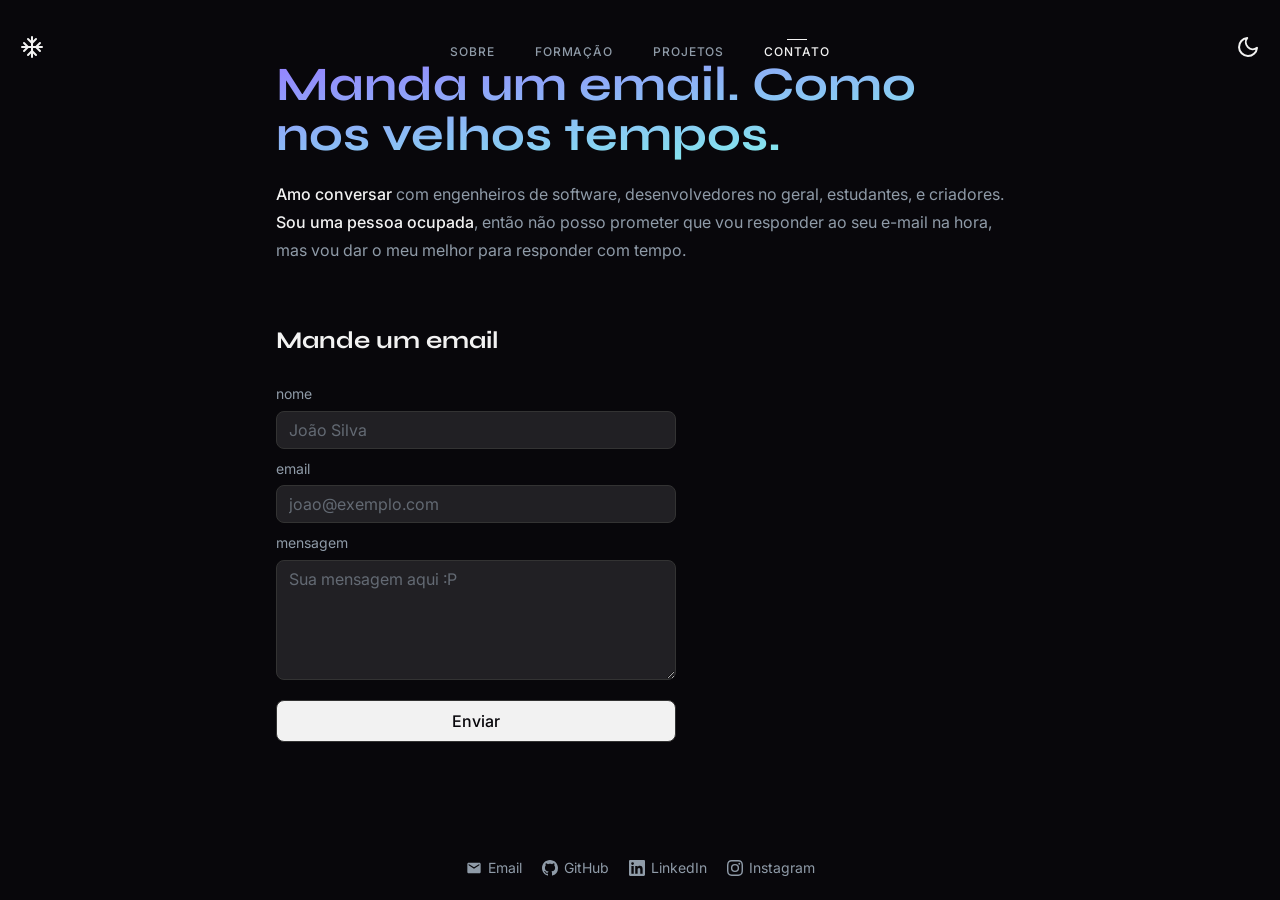
==== contato.html @ 5c856bb3 "feat: complete portfolio — all 5 pages, CSS, JS, README" ====
<!DOCTYPE html>
<html lang="pt-BR">
<head>
  <meta charset="UTF-8" />
  <meta name="viewport" content="width=device-width, initial-scale=1.0" />
  <meta name="description" content="Entre em contato com Gabriel Trzimajewski — engenheiro de software." />
  <title>Contato | Gabriel Trzimajewski</title>
  <link rel="stylesheet" href="css/style.css" />
</head>
<body>

  <!-- ===== Navbar ===== -->
  <header class="navbar" role="banner">
    <a href="index.html" class="navbar__logo" aria-label="Início">
      <svg xmlns="http://www.w3.org/2000/svg" viewBox="0 0 24 24" fill="none" stroke="currentColor" stroke-width="2" stroke-linecap="round" stroke-linejoin="round" aria-hidden="true">
        <line x1="2" y1="12" x2="22" y2="12"/>
        <line x1="12" y1="2" x2="12" y2="22"/>
        <path d="M20 16l-4-4 4-4"/>
        <path d="M4 8l4 4-4 4"/>
        <path d="M16 4l-4 4-4-4"/>
        <path d="M8 20l4-4 4 4"/>
      </svg>
    </a>
    <div class="navbar__actions">
      <button id="burger-btn" class="btn-icon burger" aria-label="Abrir menu" aria-expanded="false" aria-controls="main-nav">
        <svg xmlns="http://www.w3.org/2000/svg" viewBox="0 0 24 24" fill="none" stroke="currentColor" stroke-width="2" stroke-linecap="round" stroke-linejoin="round" aria-hidden="true">
          <line x1="3" y1="6" x2="21" y2="6"/>
          <line x1="3" y1="12" x2="21" y2="12"/>
          <line x1="3" y1="18" x2="21" y2="18"/>
        </svg>
      </button>
      <button id="theme-toggle" class="btn-icon" aria-label="Ativar tema claro">
        <svg xmlns="http://www.w3.org/2000/svg" viewBox="0 0 24 24" fill="none" stroke="currentColor" stroke-width="2" stroke-linecap="round" stroke-linejoin="round" aria-hidden="true">
          <path d="M21 12.79A9 9 0 1111.21 3 7 7 0 0021 12.79z"/>
        </svg>
      </button>
    </div>
    <nav id="main-nav" class="navbar__nav" aria-label="Navegação principal">
      <ul>
        <li><a href="sobre.html">Sobre</a></li>
        <li><a href="formacao.html">Formação</a></li>
        <li><a href="projetos.html">Projetos</a></li>
        <li><a href="contato.html">Contato</a></li>
      </ul>
    </nav>
  </header>

  <!-- ===== Page ===== -->
  <div class="page-wrapper grad-contato">
    <main class="container">
      <h1>Manda um email. Como nos velhos tempos.</h1>

      <p><strong>Amo conversar</strong> com engenheiros de software, desenvolvedores no geral, estudantes, e criadores. <strong>Sou uma pessoa ocupada</strong>, então não posso prometer que vou responder ao seu e-mail na hora, mas vou dar o meu melhor para responder com tempo.</p>

      <h2>Mande um email</h2>

      <!-- Formulário de contato com validação JavaScript -->
      <form id="contact-form" class="contact-form" novalidate>

        <div class="form-group">
          <label for="name">nome</label>
          <input
            type="text"
            id="name"
            name="name"
            placeholder="João Silva"
            autocomplete="name"
          />
          <span id="name-error" class="field-error" role="alert"></span>
        </div>

        <div class="form-group">
          <label for="email">email</label>
          <input
            type="email"
            id="email"
            name="email"
            placeholder="joao@exemplo.com"
            autocomplete="email"
          />
          <span id="email-error" class="field-error" role="alert"></span>
        </div>

        <div class="form-group">
          <label for="message">mensagem</label>
          <textarea
            id="message"
            name="message"
            placeholder="Sua mensagem aqui :P"
          ></textarea>
          <span id="message-error" class="field-error" role="alert"></span>
        </div>

        <button type="submit" class="btn-submit">Enviar</button>
      </form>

      <!-- Mensagem de sucesso (oculta até o envio bem-sucedido) -->
      <div id="form-success" class="form-success" role="status" aria-live="polite">
        Mensagem enviada com sucesso! Obrigado por separar um tempo para escrever.
      </div>
    </main>

    <!-- ===== Footer ===== -->
    <footer>
      <a href="contato.html" class="footer__email" aria-label="Email">
        <svg viewBox="0 0 24 24" aria-hidden="true"><path d="M20 4H4c-1.1 0-2 .9-2 2v12c0 1.1.9 2 2 2h16c1.1 0 2-.9 2-2V6c0-1.1-.9-2-2-2zm0 4l-8 5-8-5V6l8 5 8-5v2z"/></svg>
        <span class="footer__label">Email</span>
      </a>
      <a href="https://github.com/Sn0wye" target="_blank" rel="noreferrer" class="footer__github" aria-label="GitHub">
        <svg viewBox="0 0 24 24" aria-hidden="true"><path d="M12 0C5.37 0 0 5.37 0 12c0 5.31 3.435 9.795 8.205 11.385.6.105.825-.255.825-.57 0-.285-.015-1.23-.015-2.235-3.015.555-3.795-.735-4.035-1.41-.135-.345-.72-1.41-1.23-1.695-.42-.225-1.02-.78-.015-.795.945-.015 1.62.87 1.845 1.23 1.08 1.815 2.805 1.305 3.495.99.105-.78.42-1.305.765-1.605-2.67-.3-5.46-1.335-5.46-5.925 0-1.305.465-2.385 1.23-3.225-.12-.3-.54-1.53.12-3.18 0 0 1.005-.315 3.3 1.23.96-.27 1.98-.405 3-.405s2.04.135 3 .405c2.295-1.56 3.3-1.23 3.3-1.23.66 1.65.24 2.88.12 3.18.765.84 1.23 1.905 1.23 3.225 0 4.605-2.805 5.625-5.475 5.925.435.375.81 1.095.81 2.22 0 1.605-.015 2.895-.015 3.3 0 .315.225.69.825.57A12.02 12.02 0 0024 12c0-6.63-5.37-12-12-12z"/></svg>
        <span class="footer__label">GitHub</span>
      </a>
      <a href="https://linkedin.com/in/trzimajewski" target="_blank" rel="noreferrer" class="footer__linkedin" aria-label="LinkedIn">
        <svg viewBox="0 0 24 24" aria-hidden="true"><path d="M20.447 20.452h-3.554v-5.569c0-1.328-.027-3.037-1.852-3.037-1.853 0-2.136 1.445-2.136 2.939v5.667H9.351V9h3.414v1.561h.046c.477-.9 1.637-1.85 3.37-1.85 3.601 0 4.267 2.37 4.267 5.455v6.286zM5.337 7.433a2.062 2.062 0 01-2.063-2.065 2.064 2.064 0 112.063 2.065zm1.782 13.019H3.555V9h3.564v11.452zM22.225 0H1.771C.792 0 0 .774 0 1.729v20.542C0 23.227.792 24 1.771 24h20.451C23.2 24 24 23.227 24 22.271V1.729C24 .774 23.2 0 22.222 0h.003z"/></svg>
        <span class="footer__label">LinkedIn</span>
      </a>
      <a href="https://instagram.com/gabtrzimajewski" target="_blank" rel="noreferrer" class="footer__instagram" aria-label="Instagram">
        <svg viewBox="0 0 24 24" aria-hidden="true"><path d="M12 2.163c3.204 0 3.584.012 4.85.07 3.252.148 4.771 1.691 4.919 4.919.058 1.265.069 1.645.069 4.849 0 3.205-.012 3.584-.069 4.849-.149 3.225-1.664 4.771-4.919 4.919-1.266.058-1.644.07-4.85.07-3.204 0-3.584-.012-4.849-.07-3.26-.149-4.771-1.699-4.919-4.92-.058-1.265-.07-1.644-.07-4.849 0-3.204.013-3.583.07-4.849.149-3.227 1.664-4.771 4.919-4.919 1.266-.057 1.645-.069 4.849-.069zM12 0C8.741 0 8.333.014 7.053.072 2.695.272.273 2.69.073 7.052.014 8.333 0 8.741 0 12c0 3.259.014 3.668.072 4.948.2 4.358 2.618 6.78 6.98 6.98C8.333 23.986 8.741 24 12 24c3.259 0 3.668-.014 4.948-.072 4.354-.2 6.782-2.618 6.979-6.98.059-1.28.073-1.689.073-4.948 0-3.259-.014-3.667-.072-4.947-.196-4.354-2.617-6.78-6.979-6.98C15.668.014 15.259 0 12 0zm0 5.838a6.162 6.162 0 100 12.324 6.162 6.162 0 000-12.324zM12 16a4 4 0 110-8 4 4 0 010 8zm6.406-11.845a1.44 1.44 0 100 2.881 1.44 1.44 0 000-2.881z"/></svg>
        <span class="footer__label">Instagram</span>
      </a>
    </footer>
  </div>

  <script src="js/main.js" defer></script>
</body>
</html>
---- css/style.css ----
/* =========================================
   Google Fonts
   ========================================= */
@import url('https://fonts.googleapis.com/css2?family=Inter:wght@400;500;700&family=Syne:wght@700&display=swap');

/* =========================================
   CSS Variables (dark theme default)
   ========================================= */
:root {
  /* Core palette */
  --bg:              #08070b;
  --primary:         #f2f2f2;
  --secondary:       #8f9ba8;
  --hover:           #212024;
  --border:          #333333;
  --scrollbar-track: #151417;

  /* Gradient accent colors */
  --pink:   #ff80bf;
  --purple: #9580ff;
  --cyan:   #80ffea;
  --green:  #8aff80;
  --blue:   #3378ff;
  --violet: #9442fe;
  --orange: #ffca80;
  --yellow: #ffff80;

  /* Social brand colors */
  --linkedin:  #0077b5;
  --instagram: #e1306c;

  /* Layout */
  --nav-desktop: 60px;
  --nav-mobile:  110px;
  --max-w:       48rem;
}

/* Light theme overrides */
body.light {
  --bg:              #f9f9f9;
  --primary:         #1a1a1a;
  --secondary:       #666666;
  --hover:           #ebebeb;
  --border:          #e5e5e5;
  --scrollbar-track: #e0e0e0;
}

/* =========================================
   Reset & Base
   ========================================= */
*, *::before, *::after {
  box-sizing: border-box;
  margin: 0;
  padding: 0;
}

html {
  scroll-behavior: smooth;
}

body {
  background-color: var(--bg);
  color: var(--secondary);
  font-family: 'Inter', sans-serif;
  font-size: 1rem;
  line-height: 1.75;
  transition: background-color 0.2s ease-in-out, color 0.2s ease-in-out;
  -webkit-font-smoothing: antialiased;
}

/* Custom scrollbar */
::-webkit-scrollbar {
  width: 6px;
}
::-webkit-scrollbar-track {
  background: var(--scrollbar-track);
}
::-webkit-scrollbar-thumb {
  background: var(--primary);
  border-radius: 8px;
}

/* =========================================
   Typography
   ========================================= */
h1 {
  font-family: 'Syne', sans-serif;
  font-size: 3rem;
  line-height: 3.125rem;
  margin-bottom: 1.25rem;
  /* Gradient text — colour set per-page via class */
  background-clip: text;
  -webkit-background-clip: text;
  -webkit-text-fill-color: transparent;
  color: var(--primary); /* fallback for browsers without gradient-clip */
}

h2 {
  font-family: 'Syne', sans-serif;
  font-size: 1.5rem;
  color: var(--primary);
  margin-top: 3.5rem;
  margin-bottom: 0;
}

h3 {
  font-size: 1.125rem;
  font-weight: 700;
  color: var(--primary);
  margin-top: 1.25rem;
}

p {
  color: var(--secondary);
  margin: 1.25rem 0;
}

a {
  color: var(--primary);
  text-decoration: none;
  border-bottom: 1px solid var(--primary);
  transition: opacity 0.2s ease-in-out;
}
a:hover,
a:focus {
  opacity: 0.8;
}

/* Focus ring for keyboard navigation */
:focus-visible {
  outline: 2px solid var(--primary);
  outline-offset: 2px;
}

strong {
  color: var(--primary);
  font-weight: 500;
}

code {
  background: #151417;
  color: var(--primary);
  font-size: 0.9375rem;
  padding: 0.125rem 0.375rem;
  border-radius: 0.5rem;
}

ul {
  list-style: disc;
  list-style-position: inside;
}

li {
  color: var(--secondary);
  margin: 0.25rem 0;
}

img {
  border-radius: 0.5rem;
  max-width: 100%;
  height: auto;
  display: block;
}

/* =========================================
   Layout Shell
   ========================================= */
.page-wrapper {
  min-height: 100vh;
  display: flex;
  flex-direction: column;
}

/* Main content container — shared by all inner pages */
.container {
  width: 100%;
  max-width: var(--max-w);
  margin: 0 auto;
  padding: var(--nav-mobile) 1.25rem 2.5rem;
  flex: 1;
}

/* =========================================
   Navbar
   ========================================= */
.navbar {
  position: absolute;
  top: 0;
  left: 0;
  right: 0;
  z-index: 30;
  min-height: var(--nav-desktop);
  display: flex;
  flex-wrap: wrap;
  align-items: center;
  padding: 0.75rem 0;
}

/* Logo — snowflake icon */
.navbar__logo {
  order: 1;
  margin-left: 0.75rem;
  display: flex;
  align-items: center;
  border-bottom: none;
  padding: 0.5rem;
  border-radius: 0.5rem;
  color: var(--primary);
  transition: background-color 0.2s ease-in-out;
}
.navbar__logo:hover,
.navbar__logo:focus {
  background-color: var(--hover);
  opacity: 1;
}
.navbar__logo svg {
  width: 24px;
  height: 24px;
}

/* Nav links */
.navbar__nav {
  order: 3;
  flex: 1;
  flex-basis: 100%;
  text-align: center;
  overflow-x: auto;
}
.navbar__nav ul {
  display: inline-flex;
  list-style: none;
  justify-content: center;
  position: relative;
  top: 5px;
}
.navbar__nav li {
  list-style: none;
}
.navbar__nav a {
  position: relative;
  display: inline-block;
  padding: 1.25rem;
  font-size: 0.75rem;
  font-weight: 500;
  text-transform: uppercase;
  letter-spacing: 0.075em;
  color: var(--secondary);
  border-bottom: none;
  transition: color 0.2s ease-in-out;
}
.navbar__nav a:hover,
.navbar__nav a:focus {
  color: var(--primary);
  opacity: 1;
}
.navbar__nav a.active {
  color: var(--primary);
}
/* Active indicator — short white line above link text */
.navbar__nav a.active::after {
  content: '';
  position: absolute;
  left: 0;
  right: 0;
  top: 1.125rem;
  height: 1px;
  width: 1.25rem;
  background: var(--primary);
  margin: 0 auto;
}

/* Right-side actions */
.navbar__actions {
  order: 2;
  margin-left: auto;
  margin-right: 0.75rem;
  display: flex;
  align-items: center;
  gap: 0.25rem;
}

/* Icon button (theme toggle, burger) */
.btn-icon {
  display: flex;
  align-items: center;
  justify-content: center;
  background: transparent;
  border: none;
  border-radius: 0.5rem;
  padding: 0.5rem;
  cursor: pointer;
  color: var(--primary);
  transition: background-color 0.2s ease-in-out;
}
.btn-icon:hover {
  background-color: var(--hover);
}
.btn-icon svg {
  width: 24px;
  height: 24px;
}

/* Burger button — hidden on desktop */
.burger {
  display: none;
}

/* =========================================
   Footer
   ========================================= */
footer {
  display: flex;
  align-items: center;
  justify-content: center;
  gap: 1.25rem;
  padding: 1.25rem 0;
  background: transparent;
}
footer a {
  display: flex;
  align-items: center;
  gap: 0.375rem;
  border-bottom: none;
  color: var(--secondary);
  font-size: 0.875rem;
  transition: color 0.2s ease-in-out, opacity 0.2s ease-in-out;
}
footer a:hover {
  opacity: 1;
}
footer a svg {
  width: 16px;
  height: 16px;
  flex-shrink: 0;
  fill: currentColor;
}
footer .footer__github:hover   { color: var(--primary); }
footer .footer__linkedin:hover { color: var(--linkedin); }
footer .footer__instagram:hover{ color: var(--instagram); }
footer .footer__email:hover    { color: var(--primary); }

/* Labels hidden on mobile, shown on desktop */
.footer__label {
  display: none;
}

/* =========================================
   Home Page
   ========================================= */
.home-wrapper {
  min-height: 100vh;
  display: flex;
  flex-direction: column;
}

.home-content {
  flex: 1;
  display: flex;
  align-items: center;
  max-width: var(--max-w);
  width: 100%;
  margin: 0 auto;
  padding: var(--nav-mobile) 1.25rem 2.5rem;
}

.home-inner {
  position: relative;
  z-index: 10;
}

.home-inner h1 {
  background-image: linear-gradient(to right, var(--violet), var(--blue));
}

.home-tagline {
  display: flex;
  flex-direction: column;
}

.home-cta {
  display: inline-block;
  margin-top: 1.25rem;
  padding: 0.625rem 1.25rem;
  border: 1px solid var(--border);
  border-bottom: 1px solid var(--border);
  border-radius: 0.5rem;
  color: var(--primary);
  font-size: 0.875rem;
  font-weight: 500;
  transition: background-color 0.2s ease-in-out, border-color 0.2s ease-in-out;
}
.home-cta:hover {
  background-color: var(--hover);
  border-color: var(--primary);
  opacity: 1;
}

/* =========================================
   Per-page h1 gradient classes
   ========================================= */
.grad-sobre    h1 { background-image: linear-gradient(to bottom right, var(--pink), var(--purple)); }
.grad-formacao h1 { background-image: linear-gradient(to bottom right, var(--orange), var(--yellow)); }
.grad-projetos h1 { background-image: linear-gradient(to bottom right, var(--cyan), var(--green)); }
.grad-contato  h1 { background-image: linear-gradient(to bottom right, var(--purple), var(--cyan)); }

/* =========================================
   Two-column layout (sobre page)
   ========================================= */
.two-col {
  display: flex;
  flex-direction: column;
  justify-content: space-between;
  gap: 1.25rem;
  margin: 1rem 0;
}
.two-col__col {
  width: 100%;
}

/* =========================================
   Career / Education entries
   ========================================= */
.entry {
  margin-bottom: 2.5rem;
}
.entry h3 {
  margin-top: 1.25rem;
}
.entry p {
  margin: 0;
}
.entry .entry__sub {
  margin-top: 0.125rem;
}
/* Span mimicking an anchor for non-linked companies */
.entry__company-label {
  color: var(--primary);
  border-bottom: 1px solid var(--primary);
  cursor: default;
  transition: opacity 0.2s ease-in-out;
}

/* =========================================
   Skill tags (formacao page)
   ========================================= */
.skills {
  display: flex;
  flex-wrap: wrap;
  gap: 0.5rem;
  margin-top: 1rem;
}
.skill-tag {
  display: inline-block;
  padding: 0.25rem 0.75rem;
  border: 1px solid var(--border);
  border-radius: 9999px;
  font-size: 0.8125rem;
  color: var(--secondary);
  transition: color 0.2s ease-in-out, border-color 0.2s ease-in-out;
}
.skill-tag:hover {
  color: var(--primary);
  border-color: var(--primary);
}

/* =========================================
   Featured Project cards (projetos page)
   ========================================= */
.featured-projects {
  display: flex;
  flex-wrap: wrap;
  margin-top: 0.625rem;
  margin-bottom: -1.25rem;
}

.project-card {
  position: relative;
  display: flex;
  flex-direction: column;
  min-width: 160px;
  max-width: 160px;
  padding: 1.25rem;
  border-bottom: none;
  border-radius: 0.5rem;
  color: inherit;
  transition: opacity 0.2s ease-in-out;
}
.project-card:hover {
  opacity: 1;
}
/* Hover background via pseudo-element (avoids layout shift) */
.project-card::before {
  content: '';
  position: absolute;
  inset: 0;
  z-index: -1;
  border-radius: 0.5rem;
  background-color: var(--hover);
  opacity: 0;
  transition: opacity 0.2s ease-in-out;
}
.project-card:hover::before {
  opacity: 1;
}
.project-card h3 {
  margin: 0 0 0.25rem;
  padding: 0;
  font-size: 1.125rem;
  color: var(--primary);
}
.project-card p {
  margin: 0;
  line-height: 1.5;
  font-size: 0.875rem;
}

/* All projects + crafts two-column grid */
.projects-cols {
  display: grid;
  grid-template-columns: 1fr 1fr;
  gap: 0 2rem;
}

/* =========================================
   Contact Form (contato page)
   ========================================= */
.contact-form {
  max-width: 400px;
  display: flex;
  flex-direction: column;
  gap: 0.5rem;
  margin-top: 1.25rem;
}

.form-group {
  display: flex;
  flex-direction: column;
  gap: 0.25rem;
}

.form-group label {
  font-size: 0.875rem;
  color: var(--secondary);
  text-transform: lowercase;
}

.form-group input,
.form-group textarea {
  background: var(--hover);
  border: 1px solid var(--border);
  border-radius: 0.5rem;
  color: var(--primary);
  font-family: 'Inter', sans-serif;
  font-size: 1rem;
  padding: 0.5rem 0.75rem;
  outline: none;
  width: 100%;
  transition: border-color 0.2s ease-in-out;
}
.form-group input:focus,
.form-group textarea:focus {
  border-color: var(--primary);
}
.form-group input::placeholder,
.form-group textarea::placeholder {
  color: var(--secondary);
  opacity: 0.6;
}
.form-group textarea {
  resize: vertical;
  min-height: 120px;
}

/* Inline field error */
.field-error {
  font-size: 0.8125rem;
  color: #ff9580;
  display: none;
}
.field-error.visible {
  display: block;
}

/* Submit button */
.btn-submit {
  margin-top: 0.75rem;
  padding: 0.625rem 1.25rem;
  border: 1px solid var(--border);
  border-radius: 0.5rem;
  background: var(--primary);
  color: var(--bg);
  font-family: 'Inter', sans-serif;
  font-size: 1rem;
  font-weight: 500;
  cursor: pointer;
  width: 100%;
  transition: background-color 0.2s ease-in-out, color 0.2s ease-in-out, border-color 0.2s ease-in-out;
}
.btn-submit:hover {
  background: transparent;
  color: var(--primary);
  border-color: var(--primary);
}

/* Success message (hidden by default) */
.form-success {
  display: none;
  padding: 1rem;
  border: 1px solid var(--border);
  border-radius: 0.5rem;
  color: var(--green);
  font-size: 0.9375rem;
  margin-top: 1rem;
}
.form-success.visible {
  display: block;
}

/* =========================================
   Responsive — Desktop >= 768px
   ========================================= */
@media (min-width: 768px) {
  /* Reduce top padding now that navbar is single-row */
  .container {
    padding-top: var(--nav-desktop);
  }

  /* Restore natural navbar order */
  .navbar__nav {
    order: 2;
    flex-basis: initial;
  }
  .navbar__actions {
    order: 3;
  }

  /* Two-column layout unlocks on desktop */
  .two-col {
    flex-direction: row;
  }
  .two-col__col {
    width: 48%;
  }

  /* Show footer text labels */
  .footer__label {
    display: block;
  }

  /* Home page top padding adjustment */
  .home-content {
    padding-top: var(--nav-desktop);
  }
}

/* =========================================
   Responsive — Mobile < 768px
   ========================================= */
@media (max-width: 767px) {
  /* Smaller h1 on narrow screens */
  h1 {
    font-size: 2.25rem;
    line-height: 2.5rem;
  }

  /* Show burger, hide nav by default */
  .burger {
    display: flex;
  }
  .navbar__nav {
    display: none;
  }
  .navbar__nav.open {
    display: block;
  }

  /* Stack projects to single column */
  .projects-cols {
    grid-template-columns: 1fr;
  }

  /* Project cards go full-width on mobile */
  .project-card {
    max-width: 100%;
    min-width: 0;
  }
}
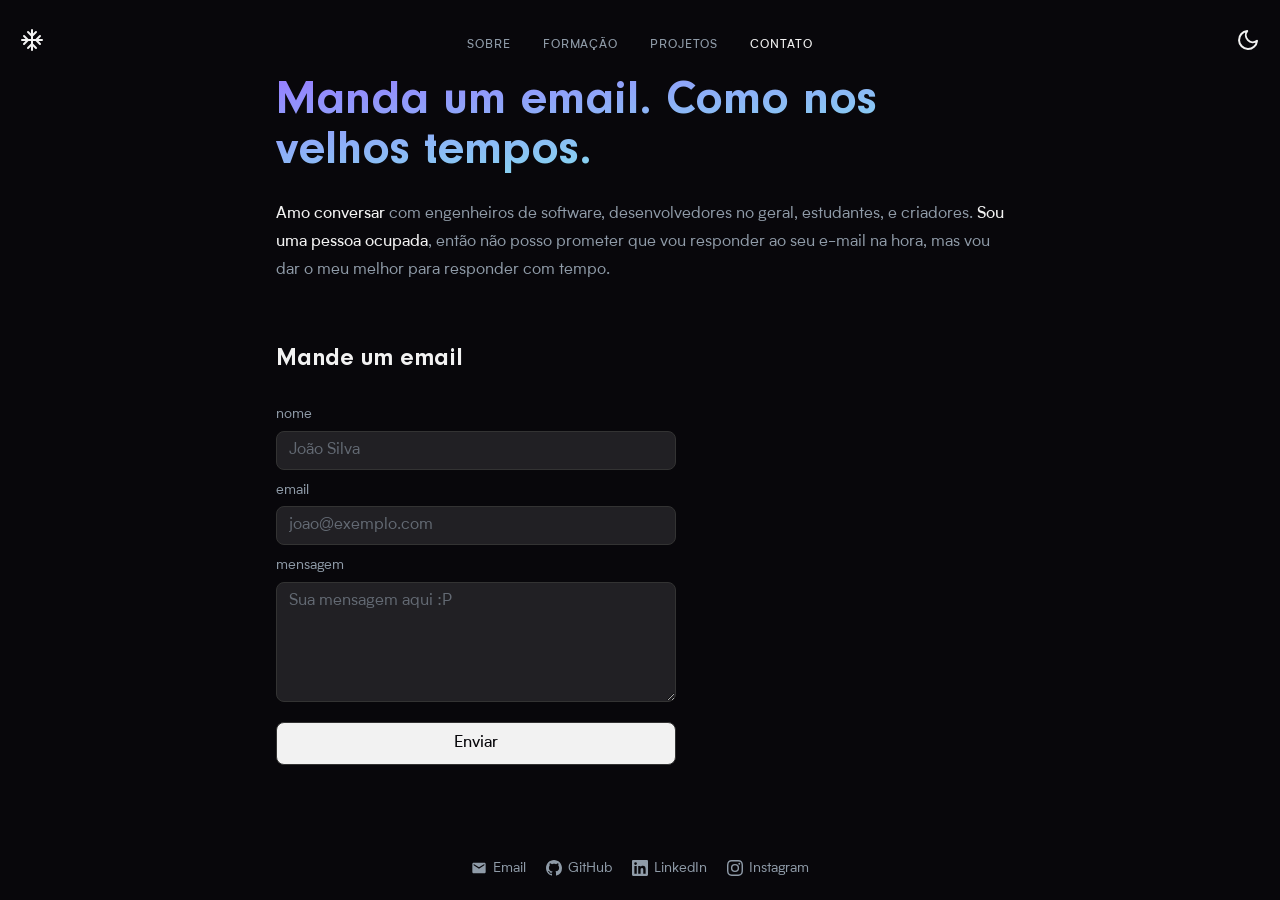
==== commit f3353db3: "style: refactor navbar" ====
--- a/contato.html
+++ b/contato.html
@@ -1,126 +1,216 @@
-<!DOCTYPE html>
+<!doctype html>
 <html lang="pt-BR">
-<head>
-  <meta charset="UTF-8" />
-  <meta name="viewport" content="width=device-width, initial-scale=1.0" />
-  <meta name="description" content="Entre em contato com Gabriel Trzimajewski — engenheiro de software." />
-  <title>Contato | Gabriel Trzimajewski</title>
-  <link rel="stylesheet" href="css/style.css" />
-</head>
-<body>
-
-  <!-- ===== Navbar ===== -->
-  <header class="navbar" role="banner">
-    <a href="index.html" class="navbar__logo" aria-label="Início">
-      <svg xmlns="http://www.w3.org/2000/svg" viewBox="0 0 24 24" fill="none" stroke="currentColor" stroke-width="2" stroke-linecap="round" stroke-linejoin="round" aria-hidden="true">
-        <line x1="2" y1="12" x2="22" y2="12"/>
-        <line x1="12" y1="2" x2="12" y2="22"/>
-        <path d="M20 16l-4-4 4-4"/>
-        <path d="M4 8l4 4-4 4"/>
-        <path d="M16 4l-4 4-4-4"/>
-        <path d="M8 20l4-4 4 4"/>
-      </svg>
-    </a>
-    <div class="navbar__actions">
-      <button id="burger-btn" class="btn-icon burger" aria-label="Abrir menu" aria-expanded="false" aria-controls="main-nav">
-        <svg xmlns="http://www.w3.org/2000/svg" viewBox="0 0 24 24" fill="none" stroke="currentColor" stroke-width="2" stroke-linecap="round" stroke-linejoin="round" aria-hidden="true">
-          <line x1="3" y1="6" x2="21" y2="6"/>
-          <line x1="3" y1="12" x2="21" y2="12"/>
-          <line x1="3" y1="18" x2="21" y2="18"/>
-        </svg>
-      </button>
-      <button id="theme-toggle" class="btn-icon" aria-label="Ativar tema claro">
-        <svg xmlns="http://www.w3.org/2000/svg" viewBox="0 0 24 24" fill="none" stroke="currentColor" stroke-width="2" stroke-linecap="round" stroke-linejoin="round" aria-hidden="true">
-          <path d="M21 12.79A9 9 0 1111.21 3 7 7 0 0021 12.79z"/>
-        </svg>
-      </button>
-    </div>
-    <nav id="main-nav" class="navbar__nav" aria-label="Navegação principal">
-      <ul>
-        <li><a href="sobre.html">Sobre</a></li>
-        <li><a href="formacao.html">Formação</a></li>
-        <li><a href="projetos.html">Projetos</a></li>
-        <li><a href="contato.html">Contato</a></li>
-      </ul>
-    </nav>
-  </header>
-
-  <!-- ===== Page ===== -->
-  <div class="page-wrapper grad-contato">
-    <main class="container">
-      <h1>Manda um email. Como nos velhos tempos.</h1>
-
-      <p><strong>Amo conversar</strong> com engenheiros de software, desenvolvedores no geral, estudantes, e criadores. <strong>Sou uma pessoa ocupada</strong>, então não posso prometer que vou responder ao seu e-mail na hora, mas vou dar o meu melhor para responder com tempo.</p>
-
-      <h2>Mande um email</h2>
-
-      <!-- Formulário de contato com validação JavaScript -->
-      <form id="contact-form" class="contact-form" novalidate>
-
-        <div class="form-group">
-          <label for="name">nome</label>
-          <input
-            type="text"
-            id="name"
-            name="name"
-            placeholder="João Silva"
-            autocomplete="name"
-          />
-          <span id="name-error" class="field-error" role="alert"></span>
-        </div>
-
-        <div class="form-group">
-          <label for="email">email</label>
-          <input
-            type="email"
-            id="email"
-            name="email"
-            placeholder="joao@exemplo.com"
-            autocomplete="email"
-          />
-          <span id="email-error" class="field-error" role="alert"></span>
-        </div>
-
-        <div class="form-group">
-          <label for="message">mensagem</label>
-          <textarea
-            id="message"
-            name="message"
-            placeholder="Sua mensagem aqui :P"
-          ></textarea>
-          <span id="message-error" class="field-error" role="alert"></span>
-        </div>
-
-        <button type="submit" class="btn-submit">Enviar</button>
-      </form>
-
-      <!-- Mensagem de sucesso (oculta até o envio bem-sucedido) -->
-      <div id="form-success" class="form-success" role="status" aria-live="polite">
-        Mensagem enviada com sucesso! Obrigado por separar um tempo para escrever.
-      </div>
-    </main>
-
-    <!-- ===== Footer ===== -->
-    <footer>
-      <a href="contato.html" class="footer__email" aria-label="Email">
-        <svg viewBox="0 0 24 24" aria-hidden="true"><path d="M20 4H4c-1.1 0-2 .9-2 2v12c0 1.1.9 2 2 2h16c1.1 0 2-.9 2-2V6c0-1.1-.9-2-2-2zm0 4l-8 5-8-5V6l8 5 8-5v2z"/></svg>
-        <span class="footer__label">Email</span>
-      </a>
-      <a href="https://github.com/Sn0wye" target="_blank" rel="noreferrer" class="footer__github" aria-label="GitHub">
-        <svg viewBox="0 0 24 24" aria-hidden="true"><path d="M12 0C5.37 0 0 5.37 0 12c0 5.31 3.435 9.795 8.205 11.385.6.105.825-.255.825-.57 0-.285-.015-1.23-.015-2.235-3.015.555-3.795-.735-4.035-1.41-.135-.345-.72-1.41-1.23-1.695-.42-.225-1.02-.78-.015-.795.945-.015 1.62.87 1.845 1.23 1.08 1.815 2.805 1.305 3.495.99.105-.78.42-1.305.765-1.605-2.67-.3-5.46-1.335-5.46-5.925 0-1.305.465-2.385 1.23-3.225-.12-.3-.54-1.53.12-3.18 0 0 1.005-.315 3.3 1.23.96-.27 1.98-.405 3-.405s2.04.135 3 .405c2.295-1.56 3.3-1.23 3.3-1.23.66 1.65.24 2.88.12 3.18.765.84 1.23 1.905 1.23 3.225 0 4.605-2.805 5.625-5.475 5.925.435.375.81 1.095.81 2.22 0 1.605-.015 2.895-.015 3.3 0 .315.225.69.825.57A12.02 12.02 0 0024 12c0-6.63-5.37-12-12-12z"/></svg>
-        <span class="footer__label">GitHub</span>
-      </a>
-      <a href="https://linkedin.com/in/trzimajewski" target="_blank" rel="noreferrer" class="footer__linkedin" aria-label="LinkedIn">
-        <svg viewBox="0 0 24 24" aria-hidden="true"><path d="M20.447 20.452h-3.554v-5.569c0-1.328-.027-3.037-1.852-3.037-1.853 0-2.136 1.445-2.136 2.939v5.667H9.351V9h3.414v1.561h.046c.477-.9 1.637-1.85 3.37-1.85 3.601 0 4.267 2.37 4.267 5.455v6.286zM5.337 7.433a2.062 2.062 0 01-2.063-2.065 2.064 2.064 0 112.063 2.065zm1.782 13.019H3.555V9h3.564v11.452zM22.225 0H1.771C.792 0 0 .774 0 1.729v20.542C0 23.227.792 24 1.771 24h20.451C23.2 24 24 23.227 24 22.271V1.729C24 .774 23.2 0 22.222 0h.003z"/></svg>
-        <span class="footer__label">LinkedIn</span>
-      </a>
-      <a href="https://instagram.com/gabtrzimajewski" target="_blank" rel="noreferrer" class="footer__instagram" aria-label="Instagram">
-        <svg viewBox="0 0 24 24" aria-hidden="true"><path d="M12 2.163c3.204 0 3.584.012 4.85.07 3.252.148 4.771 1.691 4.919 4.919.058 1.265.069 1.645.069 4.849 0 3.205-.012 3.584-.069 4.849-.149 3.225-1.664 4.771-4.919 4.919-1.266.058-1.644.07-4.85.07-3.204 0-3.584-.012-4.849-.07-3.26-.149-4.771-1.699-4.919-4.92-.058-1.265-.07-1.644-.07-4.849 0-3.204.013-3.583.07-4.849.149-3.227 1.664-4.771 4.919-4.919 1.266-.057 1.645-.069 4.849-.069zM12 0C8.741 0 8.333.014 7.053.072 2.695.272.273 2.69.073 7.052.014 8.333 0 8.741 0 12c0 3.259.014 3.668.072 4.948.2 4.358 2.618 6.78 6.98 6.98C8.333 23.986 8.741 24 12 24c3.259 0 3.668-.014 4.948-.072 4.354-.2 6.782-2.618 6.979-6.98.059-1.28.073-1.689.073-4.948 0-3.259-.014-3.667-.072-4.947-.196-4.354-2.617-6.78-6.979-6.98C15.668.014 15.259 0 12 0zm0 5.838a6.162 6.162 0 100 12.324 6.162 6.162 0 000-12.324zM12 16a4 4 0 110-8 4 4 0 010 8zm6.406-11.845a1.44 1.44 0 100 2.881 1.44 1.44 0 000-2.881z"/></svg>
-        <span class="footer__label">Instagram</span>
-      </a>
-    </footer>
-  </div>
-
-  <script src="js/main.js" defer></script>
-</body>
+	<head>
+		<meta charset="UTF-8" />
+		<meta name="viewport" content="width=device-width, initial-scale=1.0" />
+		<meta
+			name="description"
+			content="Entre em contato com Gabriel Trzimajewski — engenheiro de software."
+		/>
+		<title>Contato | Gabriel Trzimajewski</title>
+		<link rel="stylesheet" href="css/style.css" />
+	</head>
+	<body>
+		<!-- ===== Navbar ===== -->
+		<header class="navbar" role="banner">
+			<a href="index.html" class="navbar__logo" aria-label="Início">
+				<!-- Snowflake icon -->
+				<svg
+					xmlns="http://www.w3.org/2000/svg"
+					viewBox="0 0 24 24"
+					fill="none"
+					stroke="currentColor"
+					stroke-width="2"
+					stroke-linecap="round"
+					stroke-linejoin="round"
+					aria-hidden="true"
+				>
+					<line x1="2" y1="12" x2="22" y2="12" />
+					<line x1="12" y1="2" x2="12" y2="22" />
+					<path d="M20 16l-4-4 4-4" />
+					<path d="M4 8l4 4-4 4" />
+					<path d="M16 4l-4 4-4-4" />
+					<path d="M8 20l4-4 4 4" />
+				</svg>
+			</a>
+
+			<div class="navbar__actions">
+				<!-- Burger (mobile only) -->
+				<button
+					id="burger-btn"
+					class="btn-icon burger"
+					aria-label="Abrir menu"
+					aria-expanded="false"
+					aria-controls="main-nav"
+				>
+					<svg
+						xmlns="http://www.w3.org/2000/svg"
+						viewBox="0 0 24 24"
+						fill="none"
+						stroke="currentColor"
+						stroke-width="2"
+						stroke-linecap="round"
+						stroke-linejoin="round"
+						aria-hidden="true"
+					>
+						<line x1="3" y1="6" x2="21" y2="6" />
+						<line x1="3" y1="12" x2="21" y2="12" />
+						<line x1="3" y1="18" x2="21" y2="18" />
+					</svg>
+				</button>
+				<!-- Theme toggle -->
+				<button
+					id="theme-toggle"
+					class="btn-icon"
+					aria-label="Ativar tema claro"
+				>
+					<svg
+						xmlns="http://www.w3.org/2000/svg"
+						viewBox="0 0 24 24"
+						fill="none"
+						stroke="currentColor"
+						stroke-width="2"
+						stroke-linecap="round"
+						stroke-linejoin="round"
+						aria-hidden="true"
+					>
+						<path d="M21 12.79A9 9 0 1111.21 3 7 7 0 0021 12.79z" />
+					</svg>
+				</button>
+			</div>
+
+			<!-- Nav -->
+			<nav id="main-nav" class="navbar__nav" aria-label="Navegação principal">
+				<ul>
+					<li><a href="sobre.html">Sobre</a></li>
+					<li><a href="formacao.html">Formação</a></li>
+					<li><a href="projetos.html">Projetos</a></li>
+					<li><a href="contato.html">Contato</a></li>
+				</ul>
+			</nav>
+		</header>
+
+		<!-- ===== Page ===== -->
+		<div class="page-wrapper grad-contato">
+			<main class="container">
+				<h1>Manda um email. Como nos velhos tempos.</h1>
+
+				<p>
+					<strong>Amo conversar</strong> com engenheiros de software,
+					desenvolvedores no geral, estudantes, e criadores.
+					<strong>Sou uma pessoa ocupada</strong>, então não posso prometer que
+					vou responder ao seu e-mail na hora, mas vou dar o meu melhor para
+					responder com tempo.
+				</p>
+
+				<h2>Mande um email</h2>
+
+				<!-- Formulário de contato com validação JavaScript -->
+				<form id="contact-form" class="contact-form" novalidate>
+					<div class="form-group">
+						<label for="name">nome</label>
+						<input
+							type="text"
+							id="name"
+							name="name"
+							placeholder="João Silva"
+							autocomplete="name"
+						/>
+						<span id="name-error" class="field-error" role="alert"></span>
+					</div>
+
+					<div class="form-group">
+						<label for="email">email</label>
+						<input
+							type="email"
+							id="email"
+							name="email"
+							placeholder="joao@exemplo.com"
+							autocomplete="email"
+						/>
+						<span id="email-error" class="field-error" role="alert"></span>
+					</div>
+
+					<div class="form-group">
+						<label for="message">mensagem</label>
+						<textarea
+							id="message"
+							name="message"
+							placeholder="Sua mensagem aqui :P"
+						></textarea>
+						<span id="message-error" class="field-error" role="alert"></span>
+					</div>
+
+					<button type="submit" class="btn-submit">Enviar</button>
+				</form>
+
+				<!-- Mensagem de sucesso (oculta até o envio bem-sucedido) -->
+				<div
+					id="form-success"
+					class="form-success"
+					role="status"
+					aria-live="polite"
+				>
+					Mensagem enviada com sucesso! Obrigado por separar um tempo para
+					escrever.
+				</div>
+			</main>
+
+			<!-- ===== Footer ===== -->
+			<footer>
+				<a href="contato.html" class="footer__email" aria-label="Email">
+					<svg viewBox="0 0 24 24" aria-hidden="true">
+						<path
+							d="M20 4H4c-1.1 0-2 .9-2 2v12c0 1.1.9 2 2 2h16c1.1 0 2-.9 2-2V6c0-1.1-.9-2-2-2zm0 4l-8 5-8-5V6l8 5 8-5v2z"
+						/>
+					</svg>
+					<span class="footer__label">Email</span>
+				</a>
+				<a
+					href="https://github.com/Sn0wye"
+					target="_blank"
+					rel="noreferrer"
+					class="footer__github"
+					aria-label="GitHub"
+				>
+					<svg viewBox="0 0 24 24" aria-hidden="true">
+						<path
+							d="M12 0C5.37 0 0 5.37 0 12c0 5.31 3.435 9.795 8.205 11.385.6.105.825-.255.825-.57 0-.285-.015-1.23-.015-2.235-3.015.555-3.795-.735-4.035-1.41-.135-.345-.72-1.41-1.23-1.695-.42-.225-1.02-.78-.015-.795.945-.015 1.62.87 1.845 1.23 1.08 1.815 2.805 1.305 3.495.99.105-.78.42-1.305.765-1.605-2.67-.3-5.46-1.335-5.46-5.925 0-1.305.465-2.385 1.23-3.225-.12-.3-.54-1.53.12-3.18 0 0 1.005-.315 3.3 1.23.96-.27 1.98-.405 3-.405s2.04.135 3 .405c2.295-1.56 3.3-1.23 3.3-1.23.66 1.65.24 2.88.12 3.18.765.84 1.23 1.905 1.23 3.225 0 4.605-2.805 5.625-5.475 5.925.435.375.81 1.095.81 2.22 0 1.605-.015 2.895-.015 3.3 0 .315.225.69.825.57A12.02 12.02 0 0024 12c0-6.63-5.37-12-12-12z"
+						/>
+					</svg>
+					<span class="footer__label">GitHub</span>
+				</a>
+				<a
+					href="https://linkedin.com/in/trzimajewski"
+					target="_blank"
+					rel="noreferrer"
+					class="footer__linkedin"
+					aria-label="LinkedIn"
+				>
+					<svg viewBox="0 0 24 24" aria-hidden="true">
+						<path
+							d="M20.447 20.452h-3.554v-5.569c0-1.328-.027-3.037-1.852-3.037-1.853 0-2.136 1.445-2.136 2.939v5.667H9.351V9h3.414v1.561h.046c.477-.9 1.637-1.85 3.37-1.85 3.601 0 4.267 2.37 4.267 5.455v6.286zM5.337 7.433a2.062 2.062 0 01-2.063-2.065 2.064 2.064 0 112.063 2.065zm1.782 13.019H3.555V9h3.564v11.452zM22.225 0H1.771C.792 0 0 .774 0 1.729v20.542C0 23.227.792 24 1.771 24h20.451C23.2 24 24 23.227 24 22.271V1.729C24 .774 23.2 0 22.222 0h.003z"
+						/>
+					</svg>
+					<span class="footer__label">LinkedIn</span>
+				</a>
+				<a
+					href="https://instagram.com/gabtrzimajewski"
+					target="_blank"
+					rel="noreferrer"
+					class="footer__instagram"
+					aria-label="Instagram"
+				>
+					<svg viewBox="0 0 24 24" aria-hidden="true">
+						<path
+							d="M12 2.163c3.204 0 3.584.012 4.85.07 3.252.148 4.771 1.691 4.919 4.919.058 1.265.069 1.645.069 4.849 0 3.205-.012 3.584-.069 4.849-.149 3.225-1.664 4.771-4.919 4.919-1.266.058-1.644.07-4.85.07-3.204 0-3.584-.012-4.849-.07-3.26-.149-4.771-1.699-4.919-4.92-.058-1.265-.07-1.644-.07-4.849 0-3.204.013-3.583.07-4.849.149-3.227 1.664-4.771 4.919-4.919 1.266-.057 1.645-.069 4.849-.069zM12 0C8.741 0 8.333.014 7.053.072 2.695.272.273 2.69.073 7.052.014 8.333 0 8.741 0 12c0 3.259.014 3.668.072 4.948.2 4.358 2.618 6.78 6.98 6.98C8.333 23.986 8.741 24 12 24c3.259 0 3.668-.014 4.948-.072 4.354-.2 6.782-2.618 6.979-6.98.059-1.28.073-1.689.073-4.948 0-3.259-.014-3.667-.072-4.947-.196-4.354-2.617-6.78-6.979-6.98C15.668.014 15.259 0 12 0zm0 5.838a6.162 6.162 0 100 12.324 6.162 6.162 0 000-12.324zM12 16a4 4 0 110-8 4 4 0 010 8zm6.406-11.845a1.44 1.44 0 100 2.881 1.44 1.44 0 000-2.881z"
+						/>
+					</svg>
+					<span class="footer__label">Instagram</span>
+				</a>
+			</footer>
+		</div>
+
+		<script src="js/main.js" defer></script>
+	</body>
 </html>
--- a/css/style.css
+++ b/css/style.css
@@ -1,687 +1,804 @@
 /* =========================================
-   Google Fonts
-   ========================================= */
-@import url('https://fonts.googleapis.com/css2?family=Inter:wght@400;500;700&family=Syne:wght@700&display=swap');
+   Custom Fonts (@font-face)
+   ========================================= */
+
+/* Biotif - Body font */
+@font-face {
+	font-family: "Biotif";
+	src: url("../assets/fonts/Biotif-Regular.woff2") format("woff2");
+	font-weight: 400;
+	font-style: normal;
+	font-display: swap;
+}
+
+@font-face {
+	font-family: "Biotif";
+	src: url("../assets/fonts/Biotif-Medium.woff2") format("woff2");
+	font-weight: 500;
+	font-style: normal;
+	font-display: swap;
+}
+
+@font-face {
+	font-family: "Biotif";
+	src: url("../assets/fonts/Biotif-Bold.woff2") format("woff2");
+	font-weight: 700;
+	font-style: normal;
+	font-display: swap;
+}
+
+@font-face {
+	font-family: "Biotif";
+	src: url("../assets/fonts/Biotif-RegularItalic.woff2") format("woff2");
+	font-weight: 400;
+	font-style: italic;
+	font-display: swap;
+}
+
+/* NeuzeitGrotesk - Heading font */
+@font-face {
+	font-family: "NeuzeitGrotesk";
+	src: url("../assets/fonts/NeuzeitGrotesk-Bold.woff2") format("woff2");
+	font-weight: 700;
+	font-style: normal;
+	font-display: swap;
+}
 
 /* =========================================
    CSS Variables (dark theme default)
    ========================================= */
 :root {
-  /* Core palette */
-  --bg:              #08070b;
-  --primary:         #f2f2f2;
-  --secondary:       #8f9ba8;
-  --hover:           #212024;
-  --border:          #333333;
-  --scrollbar-track: #151417;
-
-  /* Gradient accent colors */
-  --pink:   #ff80bf;
-  --purple: #9580ff;
-  --cyan:   #80ffea;
-  --green:  #8aff80;
-  --blue:   #3378ff;
-  --violet: #9442fe;
-  --orange: #ffca80;
-  --yellow: #ffff80;
-
-  /* Social brand colors */
-  --linkedin:  #0077b5;
-  --instagram: #e1306c;
-
-  /* Layout */
-  --nav-desktop: 60px;
-  --nav-mobile:  110px;
-  --max-w:       48rem;
+	/* Core palette */
+	--bg: #08070b;
+	--primary: #f2f2f2;
+	--secondary: #8f9ba8;
+	--hover: #212024;
+	--border: #333333;
+	--scrollbar-track: #151417;
+
+	/* Gradient accent colors */
+	--pink: #ff80bf;
+	--purple: #9580ff;
+	--cyan: #80ffea;
+	--green: #8aff80;
+	--blue: #3378ff;
+	--violet: #9442fe;
+	--orange: #ffca80;
+	--yellow: #ffff80;
+
+	/* Social brand colors */
+	--linkedin: #0077b5;
+	--instagram: #e1306c;
+
+	/* Layout */
+	--nav-desktop: 80px;
+	--nav-mobile: 110px;
+	--max-w: 48rem;
 }
 
 /* Light theme overrides */
 body.light {
-  --bg:              #f9f9f9;
-  --primary:         #1a1a1a;
-  --secondary:       #666666;
-  --hover:           #ebebeb;
-  --border:          #e5e5e5;
-  --scrollbar-track: #e0e0e0;
+	--bg: #f9f9f9;
+	--primary: #1a1a1a;
+	--secondary: #666666;
+	--hover: #ebebeb;
+	--border: #e5e5e5;
+	--scrollbar-track: #e0e0e0;
 }
 
 /* =========================================
    Reset & Base
    ========================================= */
-*, *::before, *::after {
-  box-sizing: border-box;
-  margin: 0;
-  padding: 0;
+*,
+*::before,
+*::after {
+	box-sizing: border-box;
+	margin: 0;
+	padding: 0;
 }
 
 html {
-  scroll-behavior: smooth;
+	scroll-behavior: smooth;
 }
 
 body {
-  background-color: var(--bg);
-  color: var(--secondary);
-  font-family: 'Inter', sans-serif;
-  font-size: 1rem;
-  line-height: 1.75;
-  transition: background-color 0.2s ease-in-out, color 0.2s ease-in-out;
-  -webkit-font-smoothing: antialiased;
+	background-color: var(--bg);
+	color: var(--secondary);
+	font-family:
+		"Biotif",
+		-apple-system,
+		BlinkMacSystemFont,
+		"Segoe UI",
+		sans-serif;
+	font-size: 1rem;
+	line-height: 1.75;
+	transition:
+		background-color 0.2s ease-in-out,
+		color 0.2s ease-in-out;
+	-webkit-font-smoothing: antialiased;
 }
 
 /* Custom scrollbar */
 ::-webkit-scrollbar {
-  width: 6px;
+	width: 6px;
 }
 ::-webkit-scrollbar-track {
-  background: var(--scrollbar-track);
+	background: var(--scrollbar-track);
 }
 ::-webkit-scrollbar-thumb {
-  background: var(--primary);
-  border-radius: 8px;
+	background: var(--primary);
+	border-radius: 8px;
 }
 
 /* =========================================
    Typography
    ========================================= */
 h1 {
-  font-family: 'Syne', sans-serif;
-  font-size: 3rem;
-  line-height: 3.125rem;
-  margin-bottom: 1.25rem;
-  /* Gradient text — colour set per-page via class */
-  background-clip: text;
-  -webkit-background-clip: text;
-  -webkit-text-fill-color: transparent;
-  color: var(--primary); /* fallback for browsers without gradient-clip */
+	font-family:
+		"NeuzeitGrotesk",
+		-apple-system,
+		BlinkMacSystemFont,
+		"Segoe UI",
+		sans-serif;
+	font-size: 3rem;
+	line-height: 3.125rem;
+	margin-bottom: 1.25rem;
+	/* Gradient text — colour set per-page via class */
+	background-clip: text;
+	-webkit-background-clip: text;
+	-webkit-text-fill-color: transparent;
+	color: var(--primary); /* fallback for browsers without gradient-clip */
 }
 
 h2 {
-  font-family: 'Syne', sans-serif;
-  font-size: 1.5rem;
-  color: var(--primary);
-  margin-top: 3.5rem;
-  margin-bottom: 0;
+	font-family:
+		"NeuzeitGrotesk",
+		-apple-system,
+		BlinkMacSystemFont,
+		"Segoe UI",
+		sans-serif;
+	font-size: 1.5rem;
+	color: var(--primary);
+	margin-top: 3.5rem;
+	margin-bottom: 0;
 }
 
 h3 {
-  font-size: 1.125rem;
-  font-weight: 700;
-  color: var(--primary);
-  margin-top: 1.25rem;
+	font-size: 1.125rem;
+	font-weight: 700;
+	color: var(--primary);
+	margin-top: 1.25rem;
 }
 
 p {
-  color: var(--secondary);
-  margin: 1.25rem 0;
+	color: var(--secondary);
+	margin: 1.25rem 0;
 }
 
 a {
-  color: var(--primary);
-  text-decoration: none;
-  border-bottom: 1px solid var(--primary);
-  transition: opacity 0.2s ease-in-out;
+	color: var(--primary);
+	text-decoration: none;
+	border-bottom: 1px solid var(--primary);
+	transition: opacity 0.2s ease-in-out;
 }
 a:hover,
 a:focus {
-  opacity: 0.8;
+	opacity: 0.8;
 }
 
 /* Focus ring for keyboard navigation */
 :focus-visible {
-  outline: 2px solid var(--primary);
-  outline-offset: 2px;
+	outline: 2px solid var(--primary);
+	outline-offset: 2px;
 }
 
 strong {
-  color: var(--primary);
-  font-weight: 500;
+	color: var(--primary);
+	font-weight: 500;
 }
 
 code {
-  background: #151417;
-  color: var(--primary);
-  font-size: 0.9375rem;
-  padding: 0.125rem 0.375rem;
-  border-radius: 0.5rem;
+	background: #151417;
+	color: var(--primary);
+	font-size: 0.9375rem;
+	padding: 0.125rem 0.375rem;
+	border-radius: 0.5rem;
 }
 
 ul {
-  list-style: disc;
-  list-style-position: inside;
+	list-style: disc;
+	list-style-position: inside;
 }
 
 li {
-  color: var(--secondary);
-  margin: 0.25rem 0;
+	color: var(--secondary);
+	margin: 0.25rem 0;
 }
 
 img {
-  border-radius: 0.5rem;
-  max-width: 100%;
-  height: auto;
-  display: block;
+	border-radius: 0.5rem;
+	max-width: 100%;
+	height: auto;
+	display: block;
 }
 
 /* =========================================
    Layout Shell
    ========================================= */
 .page-wrapper {
-  min-height: 100vh;
-  display: flex;
-  flex-direction: column;
+	min-height: 100vh;
+	display: flex;
+	flex-direction: column;
 }
 
 /* Main content container — shared by all inner pages */
 .container {
-  width: 100%;
-  max-width: var(--max-w);
-  margin: 0 auto;
-  padding: var(--nav-mobile) 1.25rem 2.5rem;
-  flex: 1;
+	width: 100%;
+	max-width: var(--max-w);
+	margin: 0 auto;
+	padding: var(--nav-mobile) 1.25rem 2.5rem;
+	flex: 1;
 }
 
 /* =========================================
    Navbar
    ========================================= */
 .navbar {
-  position: absolute;
-  top: 0;
-  left: 0;
-  right: 0;
-  z-index: 30;
-  min-height: var(--nav-desktop);
-  display: flex;
-  flex-wrap: wrap;
-  align-items: center;
-  padding: 0.75rem 0;
+	position: absolute;
+	top: 0;
+	left: 0;
+	right: 0;
+	z-index: 30;
+	min-height: var(--nav-desktop);
+	display: flex;
+	flex-wrap: wrap;
+	align-items: center;
+	padding: 0.75rem 0;
 }
 
 /* Logo — snowflake icon */
 .navbar__logo {
-  order: 1;
-  margin-left: 0.75rem;
-  display: flex;
-  align-items: center;
-  border-bottom: none;
-  padding: 0.5rem;
-  border-radius: 0.5rem;
-  color: var(--primary);
-  transition: background-color 0.2s ease-in-out;
+	order: 1;
+	margin-left: 0.75rem;
+	display: flex;
+	align-items: center;
+	border-bottom: none;
+	padding: 0.5rem;
+	border-radius: 0.5rem;
+	color: var(--primary);
+	transition: background-color 0.2s ease-in-out;
 }
 .navbar__logo:hover,
 .navbar__logo:focus {
-  background-color: var(--hover);
-  opacity: 1;
+	background-color: var(--hover);
+	opacity: 1;
 }
 .navbar__logo svg {
-  width: 24px;
-  height: 24px;
+	width: 24px;
+	height: 24px;
+}
+
+/* Nav container */
+.navbar__nav {
+	order: 3;
+	flex: 1;
+	flex-basis: 100%;
+	text-align: center;
+	overflow-x: auto;
+}
+.navbar__nav ul {
+	display: inline-flex;
+	list-style: none;
+	justify-content: center;
+	position: relative;
+	top: 5px;
+}
+.navbar__nav li {
+	list-style: none;
 }
 
 /* Nav links */
-.navbar__nav {
-  order: 3;
-  flex: 1;
-  flex-basis: 100%;
-  text-align: center;
-  overflow-x: auto;
-}
-.navbar__nav ul {
-  display: inline-flex;
-  list-style: none;
-  justify-content: center;
-  position: relative;
-  top: 5px;
-}
-.navbar__nav li {
-  list-style: none;
-}
 .navbar__nav a {
-  position: relative;
-  display: inline-block;
-  padding: 1.25rem;
-  font-size: 0.75rem;
-  font-weight: 500;
-  text-transform: uppercase;
-  letter-spacing: 0.075em;
-  color: var(--secondary);
-  border-bottom: none;
-  transition: color 0.2s ease-in-out;
+	position: relative;
+	display: inline-block;
+	padding: 12px 16px;
+	font-size: 0.75rem;
+	font-weight: 500;
+	text-transform: uppercase;
+	letter-spacing: 0.075em;
+	color: var(--secondary);
+	border-bottom: none;
+	transition: color 0.2s ease-in-out;
 }
 .navbar__nav a:hover,
 .navbar__nav a:focus {
-  color: var(--primary);
-  opacity: 1;
+	color: var(--primary);
+	opacity: 1;
 }
 .navbar__nav a.active {
-  color: var(--primary);
-}
-/* Active indicator — short white line above link text */
-.navbar__nav a.active::after {
-  content: '';
-  position: absolute;
-  left: 0;
-  right: 0;
-  top: 1.125rem;
-  height: 1px;
-  width: 1.25rem;
-  background: var(--primary);
-  margin: 0 auto;
+	color: var(--primary);
+}
+
+/* Hover background — appears behind text via pseudo-element */
+.navbar__nav a::before {
+	content: "";
+	position: absolute;
+	inset: 0;
+	z-index: -1;
+	border-radius: 0.5rem;
+	background-color: var(--hover);
+	opacity: 0;
+	transition: opacity 0.2s ease-in-out;
+}
+.navbar__nav a:hover::before {
+	opacity: 1;
 }
 
 /* Right-side actions */
 .navbar__actions {
-  order: 2;
-  margin-left: auto;
-  margin-right: 0.75rem;
-  display: flex;
-  align-items: center;
-  gap: 0.25rem;
+	order: 2;
+	margin-left: auto;
+	margin-right: 0.75rem;
+	display: flex;
+	align-items: center;
+	gap: 0.25rem;
 }
 
 /* Icon button (theme toggle, burger) */
 .btn-icon {
-  display: flex;
-  align-items: center;
-  justify-content: center;
-  background: transparent;
-  border: none;
-  border-radius: 0.5rem;
-  padding: 0.5rem;
-  cursor: pointer;
-  color: var(--primary);
-  transition: background-color 0.2s ease-in-out;
+	display: flex;
+	align-items: center;
+	justify-content: center;
+	background: transparent;
+	border: none;
+	border-radius: 0.5rem;
+	padding: 0.5rem;
+	cursor: pointer;
+	color: var(--primary);
+	transition: background-color 0.2s ease-in-out;
 }
 .btn-icon:hover {
-  background-color: var(--hover);
+	background-color: var(--hover);
 }
 .btn-icon svg {
-  width: 24px;
-  height: 24px;
+	width: 24px;
+	height: 24px;
 }
 
 /* Burger button — hidden on desktop */
 .burger {
-  display: none;
+	display: none;
 }
 
 /* =========================================
    Footer
    ========================================= */
 footer {
-  display: flex;
-  align-items: center;
-  justify-content: center;
-  gap: 1.25rem;
-  padding: 1.25rem 0;
-  background: transparent;
+	display: flex;
+	align-items: center;
+	justify-content: center;
+	gap: 1.25rem;
+	padding: 1.25rem 0;
+	background: transparent;
 }
 footer a {
-  display: flex;
-  align-items: center;
-  gap: 0.375rem;
-  border-bottom: none;
-  color: var(--secondary);
-  font-size: 0.875rem;
-  transition: color 0.2s ease-in-out, opacity 0.2s ease-in-out;
+	display: flex;
+	align-items: center;
+	gap: 0.375rem;
+	border-bottom: none;
+	color: var(--secondary);
+	font-size: 0.875rem;
+	transition:
+		color 0.2s ease-in-out,
+		opacity 0.2s ease-in-out;
 }
 footer a:hover {
-  opacity: 1;
+	opacity: 1;
 }
 footer a svg {
-  width: 16px;
-  height: 16px;
-  flex-shrink: 0;
-  fill: currentColor;
-}
-footer .footer__github:hover   { color: var(--primary); }
-footer .footer__linkedin:hover { color: var(--linkedin); }
-footer .footer__instagram:hover{ color: var(--instagram); }
-footer .footer__email:hover    { color: var(--primary); }
+	width: 16px;
+	height: 16px;
+	flex-shrink: 0;
+	fill: currentColor;
+}
+footer .footer__github:hover {
+	color: var(--primary);
+}
+footer .footer__linkedin:hover {
+	color: var(--linkedin);
+}
+footer .footer__instagram:hover {
+	color: var(--instagram);
+}
+footer .footer__email:hover {
+	color: var(--primary);
+}
 
 /* Labels hidden on mobile, shown on desktop */
 .footer__label {
-  display: none;
+	display: none;
 }
 
 /* =========================================
    Home Page
    ========================================= */
 .home-wrapper {
-  min-height: 100vh;
-  display: flex;
-  flex-direction: column;
+	min-height: 100vh;
+	display: flex;
+	flex-direction: column;
 }
 
 .home-content {
-  flex: 1;
-  display: flex;
-  align-items: center;
-  max-width: var(--max-w);
-  width: 100%;
-  margin: 0 auto;
-  padding: var(--nav-mobile) 1.25rem 2.5rem;
+	flex: 1;
+	display: flex;
+	align-items: center;
+	max-width: var(--max-w);
+	width: 100%;
+	margin: 0 auto;
+	padding: var(--nav-mobile) 1.25rem 2.5rem;
 }
 
 .home-inner {
-  position: relative;
-  z-index: 10;
+	position: relative;
+	z-index: 10;
 }
 
 .home-inner h1 {
-  background-image: linear-gradient(to right, var(--violet), var(--blue));
+	background-image: linear-gradient(to right, var(--violet), var(--blue));
 }
 
 .home-tagline {
-  display: flex;
-  flex-direction: column;
+	display: flex;
+	flex-direction: column;
 }
 
 .home-cta {
-  display: inline-block;
-  margin-top: 1.25rem;
-  padding: 0.625rem 1.25rem;
-  border: 1px solid var(--border);
-  border-bottom: 1px solid var(--border);
-  border-radius: 0.5rem;
-  color: var(--primary);
-  font-size: 0.875rem;
-  font-weight: 500;
-  transition: background-color 0.2s ease-in-out, border-color 0.2s ease-in-out;
+	display: inline-block;
+	margin-top: 1.25rem;
+	padding: 0.625rem 1.25rem;
+	border: 1px solid var(--border);
+	border-bottom: 1px solid var(--border);
+	border-radius: 0.5rem;
+	color: var(--primary);
+	font-size: 0.875rem;
+	font-weight: 500;
+	transition:
+		background-color 0.2s ease-in-out,
+		border-color 0.2s ease-in-out;
 }
 .home-cta:hover {
-  background-color: var(--hover);
-  border-color: var(--primary);
-  opacity: 1;
+	background-color: var(--hover);
+	border-color: var(--primary);
+	opacity: 1;
 }
 
 /* =========================================
    Per-page h1 gradient classes
    ========================================= */
-.grad-sobre    h1 { background-image: linear-gradient(to bottom right, var(--pink), var(--purple)); }
-.grad-formacao h1 { background-image: linear-gradient(to bottom right, var(--orange), var(--yellow)); }
-.grad-projetos h1 { background-image: linear-gradient(to bottom right, var(--cyan), var(--green)); }
-.grad-contato  h1 { background-image: linear-gradient(to bottom right, var(--purple), var(--cyan)); }
+.grad-sobre h1 {
+	background-image: linear-gradient(
+		to bottom right,
+		var(--pink),
+		var(--purple)
+	);
+}
+.grad-formacao h1 {
+	background-image: linear-gradient(
+		to bottom right,
+		var(--orange),
+		var(--yellow)
+	);
+}
+.grad-projetos h1 {
+	background-image: linear-gradient(to bottom right, var(--cyan), var(--green));
+}
+.grad-contato h1 {
+	background-image: linear-gradient(
+		to bottom right,
+		var(--purple),
+		var(--cyan)
+	);
+}
 
 /* =========================================
    Two-column layout (sobre page)
    ========================================= */
 .two-col {
-  display: flex;
-  flex-direction: column;
-  justify-content: space-between;
-  gap: 1.25rem;
-  margin: 1rem 0;
+	display: flex;
+	flex-direction: column;
+	justify-content: space-between;
+	gap: 1.25rem;
+	margin: 1rem 0;
 }
 .two-col__col {
-  width: 100%;
+	width: 100%;
 }
 
 /* =========================================
    Career / Education entries
    ========================================= */
 .entry {
-  margin-bottom: 2.5rem;
+	margin-bottom: 2.5rem;
 }
 .entry h3 {
-  margin-top: 1.25rem;
+	margin-top: 1.25rem;
 }
 .entry p {
-  margin: 0;
+	margin: 0;
 }
 .entry .entry__sub {
-  margin-top: 0.125rem;
+	margin-top: 0.125rem;
 }
 /* Span mimicking an anchor for non-linked companies */
 .entry__company-label {
-  color: var(--primary);
-  border-bottom: 1px solid var(--primary);
-  cursor: default;
-  transition: opacity 0.2s ease-in-out;
+	color: var(--primary);
+	border-bottom: 1px solid var(--primary);
+	cursor: default;
+	transition: opacity 0.2s ease-in-out;
 }
 
 /* =========================================
    Skill tags (formacao page)
    ========================================= */
 .skills {
-  display: flex;
-  flex-wrap: wrap;
-  gap: 0.5rem;
-  margin-top: 1rem;
+	display: flex;
+	flex-wrap: wrap;
+	gap: 0.5rem;
+	margin-top: 1rem;
 }
 .skill-tag {
-  display: inline-block;
-  padding: 0.25rem 0.75rem;
-  border: 1px solid var(--border);
-  border-radius: 9999px;
-  font-size: 0.8125rem;
-  color: var(--secondary);
-  transition: color 0.2s ease-in-out, border-color 0.2s ease-in-out;
+	display: inline-block;
+	padding: 0.25rem 0.75rem;
+	border: 1px solid var(--border);
+	border-radius: 9999px;
+	font-size: 0.8125rem;
+	color: var(--secondary);
+	transition:
+		color 0.2s ease-in-out,
+		border-color 0.2s ease-in-out;
 }
 .skill-tag:hover {
-  color: var(--primary);
-  border-color: var(--primary);
+	color: var(--primary);
+	border-color: var(--primary);
 }
 
 /* =========================================
    Featured Project cards (projetos page)
    ========================================= */
 .featured-projects {
-  display: flex;
-  flex-wrap: wrap;
-  margin-top: 0.625rem;
-  margin-bottom: -1.25rem;
+	display: flex;
+	flex-wrap: wrap;
+	margin-top: 0.625rem;
+	margin-bottom: -1.25rem;
 }
 
 .project-card {
-  position: relative;
-  display: flex;
-  flex-direction: column;
-  min-width: 160px;
-  max-width: 160px;
-  padding: 1.25rem;
-  border-bottom: none;
-  border-radius: 0.5rem;
-  color: inherit;
-  transition: opacity 0.2s ease-in-out;
+	position: relative;
+	display: flex;
+	flex-direction: column;
+	min-width: 160px;
+	max-width: 160px;
+	padding: 1.25rem;
+	border-bottom: none;
+	border-radius: 0.5rem;
+	color: inherit;
+	transition: opacity 0.2s ease-in-out;
 }
 .project-card:hover {
-  opacity: 1;
+	opacity: 1;
 }
 /* Hover background via pseudo-element (avoids layout shift) */
 .project-card::before {
-  content: '';
-  position: absolute;
-  inset: 0;
-  z-index: -1;
-  border-radius: 0.5rem;
-  background-color: var(--hover);
-  opacity: 0;
-  transition: opacity 0.2s ease-in-out;
+	content: "";
+	position: absolute;
+	inset: 0;
+	z-index: -1;
+	border-radius: 0.5rem;
+	background-color: var(--hover);
+	opacity: 0;
+	transition: opacity 0.2s ease-in-out;
 }
 .project-card:hover::before {
-  opacity: 1;
+	opacity: 1;
 }
 .project-card h3 {
-  margin: 0 0 0.25rem;
-  padding: 0;
-  font-size: 1.125rem;
-  color: var(--primary);
+	margin: 0 0 0.25rem;
+	padding: 0;
+	font-size: 1.125rem;
+	color: var(--primary);
 }
 .project-card p {
-  margin: 0;
-  line-height: 1.5;
-  font-size: 0.875rem;
+	margin: 0;
+	line-height: 1.5;
+	font-size: 0.875rem;
 }
 
 /* All projects + crafts two-column grid */
 .projects-cols {
-  display: grid;
-  grid-template-columns: 1fr 1fr;
-  gap: 0 2rem;
+	display: grid;
+	grid-template-columns: 1fr 1fr;
+	gap: 0 2rem;
 }
 
 /* =========================================
    Contact Form (contato page)
    ========================================= */
 .contact-form {
-  max-width: 400px;
-  display: flex;
-  flex-direction: column;
-  gap: 0.5rem;
-  margin-top: 1.25rem;
+	max-width: 400px;
+	display: flex;
+	flex-direction: column;
+	gap: 0.5rem;
+	margin-top: 1.25rem;
 }
 
 .form-group {
-  display: flex;
-  flex-direction: column;
-  gap: 0.25rem;
+	display: flex;
+	flex-direction: column;
+	gap: 0.25rem;
 }
 
 .form-group label {
-  font-size: 0.875rem;
-  color: var(--secondary);
-  text-transform: lowercase;
+	font-size: 0.875rem;
+	color: var(--secondary);
+	text-transform: lowercase;
 }
 
 .form-group input,
 .form-group textarea {
-  background: var(--hover);
-  border: 1px solid var(--border);
-  border-radius: 0.5rem;
-  color: var(--primary);
-  font-family: 'Inter', sans-serif;
-  font-size: 1rem;
-  padding: 0.5rem 0.75rem;
-  outline: none;
-  width: 100%;
-  transition: border-color 0.2s ease-in-out;
+	background: var(--hover);
+	border: 1px solid var(--border);
+	border-radius: 0.5rem;
+	color: var(--primary);
+	font-family:
+		"Biotif",
+		-apple-system,
+		BlinkMacSystemFont,
+		"Segoe UI",
+		sans-serif;
+	font-size: 1rem;
+	padding: 0.5rem 0.75rem;
+	outline: none;
+	width: 100%;
+	transition: border-color 0.2s ease-in-out;
 }
 .form-group input:focus,
 .form-group textarea:focus {
-  border-color: var(--primary);
+	border-color: var(--primary);
 }
 .form-group input::placeholder,
 .form-group textarea::placeholder {
-  color: var(--secondary);
-  opacity: 0.6;
+	color: var(--secondary);
+	opacity: 0.6;
 }
 .form-group textarea {
-  resize: vertical;
-  min-height: 120px;
+	resize: vertical;
+	min-height: 120px;
 }
 
 /* Inline field error */
 .field-error {
-  font-size: 0.8125rem;
-  color: #ff9580;
-  display: none;
+	font-size: 0.8125rem;
+	color: #ff9580;
+	display: none;
 }
 .field-error.visible {
-  display: block;
+	display: block;
 }
 
 /* Submit button */
 .btn-submit {
-  margin-top: 0.75rem;
-  padding: 0.625rem 1.25rem;
-  border: 1px solid var(--border);
-  border-radius: 0.5rem;
-  background: var(--primary);
-  color: var(--bg);
-  font-family: 'Inter', sans-serif;
-  font-size: 1rem;
-  font-weight: 500;
-  cursor: pointer;
-  width: 100%;
-  transition: background-color 0.2s ease-in-out, color 0.2s ease-in-out, border-color 0.2s ease-in-out;
+	margin-top: 0.75rem;
+	padding: 0.625rem 1.25rem;
+	border: 1px solid var(--border);
+	border-radius: 0.5rem;
+	background: var(--primary);
+	color: var(--bg);
+	font-family:
+		"Biotif",
+		-apple-system,
+		BlinkMacSystemFont,
+		"Segoe UI",
+		sans-serif;
+	font-size: 1rem;
+	font-weight: 500;
+	cursor: pointer;
+	width: 100%;
+	transition:
+		background-color 0.2s ease-in-out,
+		color 0.2s ease-in-out,
+		border-color 0.2s ease-in-out;
 }
 .btn-submit:hover {
-  background: transparent;
-  color: var(--primary);
-  border-color: var(--primary);
+	background: transparent;
+	color: var(--primary);
+	border-color: var(--primary);
 }
 
 /* Success message (hidden by default) */
 .form-success {
-  display: none;
-  padding: 1rem;
-  border: 1px solid var(--border);
-  border-radius: 0.5rem;
-  color: var(--green);
-  font-size: 0.9375rem;
-  margin-top: 1rem;
+	display: none;
+	padding: 1rem;
+	border: 1px solid var(--border);
+	border-radius: 0.5rem;
+	color: var(--green);
+	font-size: 0.9375rem;
+	margin-top: 1rem;
 }
 .form-success.visible {
-  display: block;
+	display: block;
 }
 
 /* =========================================
    Responsive — Desktop >= 768px
    ========================================= */
 @media (min-width: 768px) {
-  /* Reduce top padding now that navbar is single-row */
-  .container {
-    padding-top: var(--nav-desktop);
-  }
-
-  /* Restore natural navbar order */
-  .navbar__nav {
-    order: 2;
-    flex-basis: initial;
-  }
-  .navbar__actions {
-    order: 3;
-  }
-
-  /* Two-column layout unlocks on desktop */
-  .two-col {
-    flex-direction: row;
-  }
-  .two-col__col {
-    width: 48%;
-  }
-
-  /* Show footer text labels */
-  .footer__label {
-    display: block;
-  }
-
-  /* Home page top padding adjustment */
-  .home-content {
-    padding-top: var(--nav-desktop);
-  }
+	/* Add margin bottom to navbar on desktop */
+	.navbar {
+		margin-bottom: 2rem;
+	}
+
+	/* Reduce top padding now that navbar is single-row */
+	.container {
+		padding-top: var(--nav-desktop);
+	}
+
+	/* Restore natural navbar order */
+	.navbar__nav {
+		order: 2;
+		flex-basis: initial;
+	}
+	.navbar__actions {
+		order: 3;
+	}
+
+	/* Two-column layout unlocks on desktop */
+	.two-col {
+		flex-direction: row;
+	}
+	.two-col__col {
+		width: 48%;
+	}
+
+	/* Show footer text labels */
+	.footer__label {
+		display: block;
+	}
+
+	/* Home page top padding adjustment */
+	.home-content {
+		padding-top: var(--nav-desktop);
+	}
 }
 
 /* =========================================
    Responsive — Mobile < 768px
    ========================================= */
 @media (max-width: 767px) {
-  /* Smaller h1 on narrow screens */
-  h1 {
-    font-size: 2.25rem;
-    line-height: 2.5rem;
-  }
-
-  /* Show burger, hide nav by default */
-  .burger {
-    display: flex;
-  }
-  .navbar__nav {
-    display: none;
-  }
-  .navbar__nav.open {
-    display: block;
-  }
-
-  /* Stack projects to single column */
-  .projects-cols {
-    grid-template-columns: 1fr;
-  }
-
-  /* Project cards go full-width on mobile */
-  .project-card {
-    max-width: 100%;
-    min-width: 0;
-  }
-}
+	/* Smaller h1 on narrow screens */
+	h1 {
+		font-size: 2.25rem;
+		line-height: 2.5rem;
+	}
+
+	/* Show burger, hide nav by default */
+	.burger {
+		display: flex;
+	}
+	.navbar__nav {
+		display: none;
+	}
+	.navbar__nav.open {
+		display: block;
+	}
+
+	/* Stack projects to single column */
+	.projects-cols {
+		grid-template-columns: 1fr;
+	}
+
+	/* Project cards go full-width on mobile */
+	.project-card {
+		max-width: 100%;
+		min-width: 0;
+	}
+}
